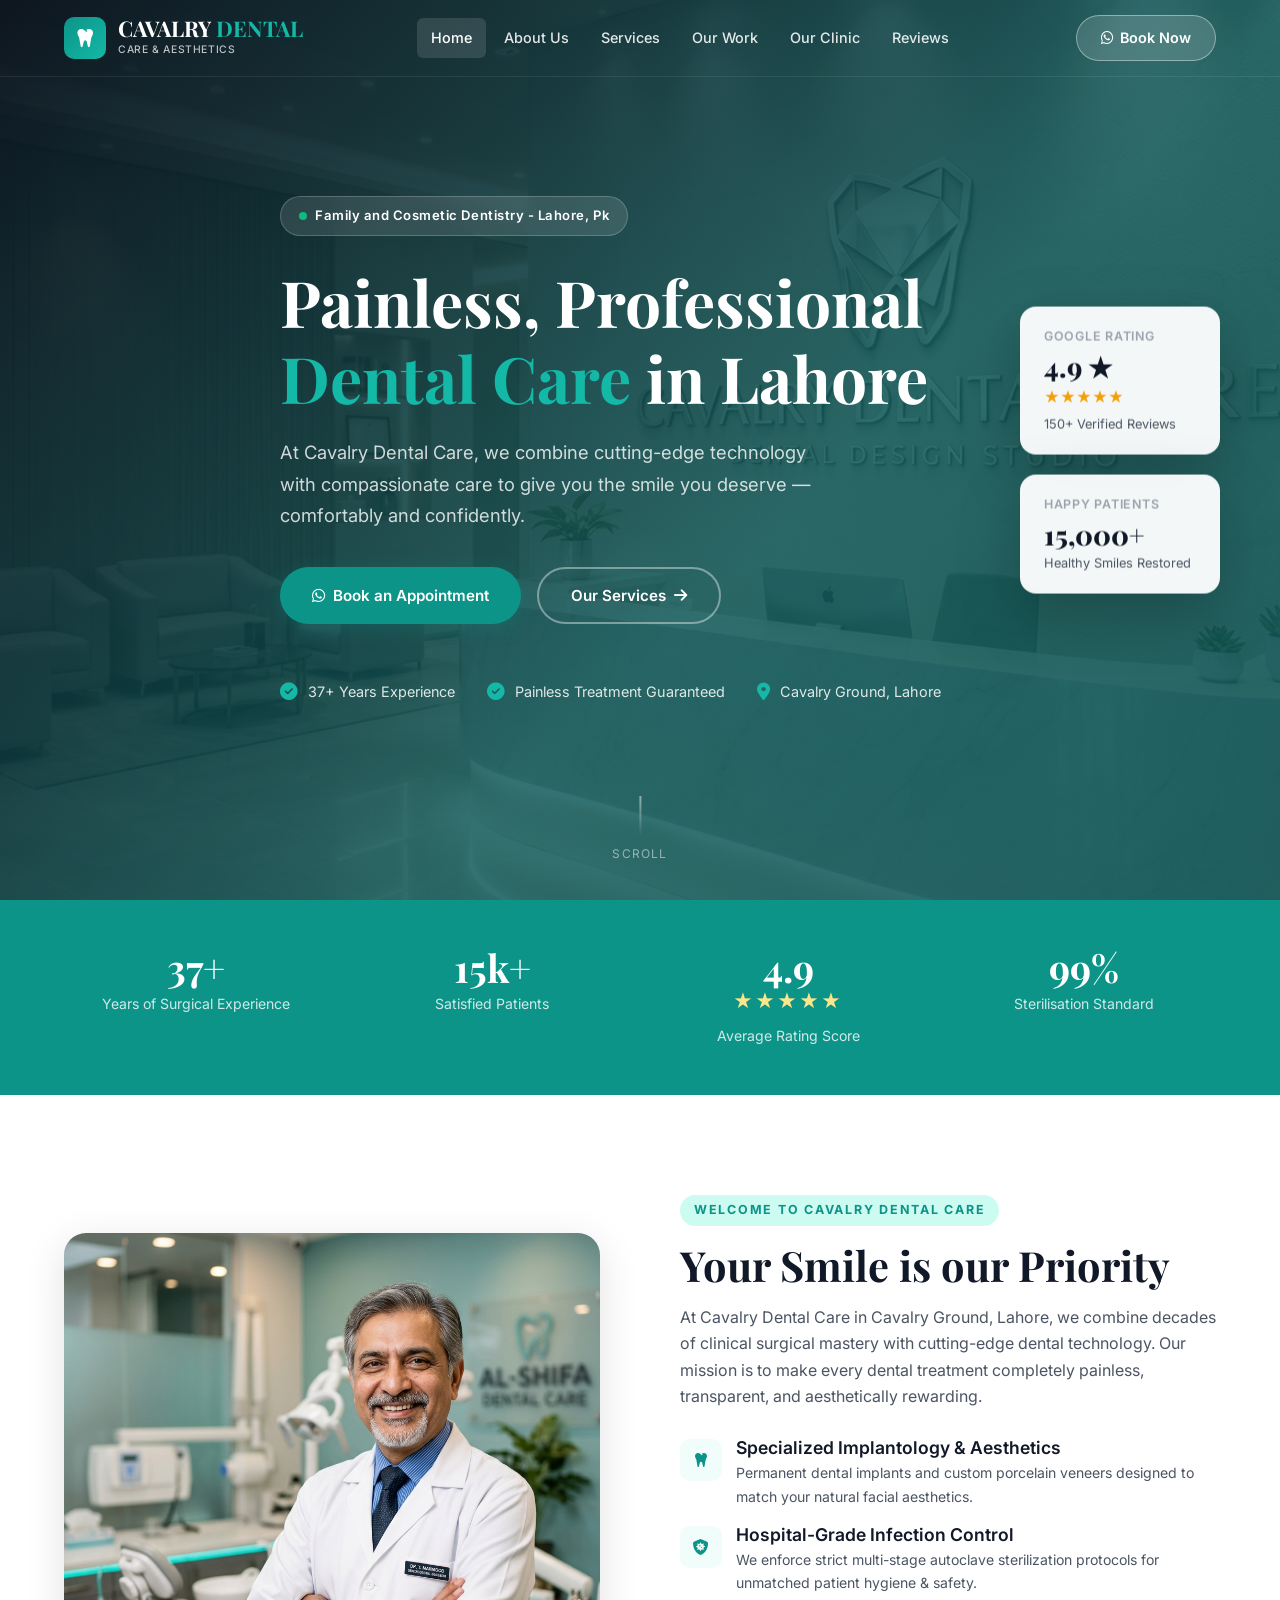
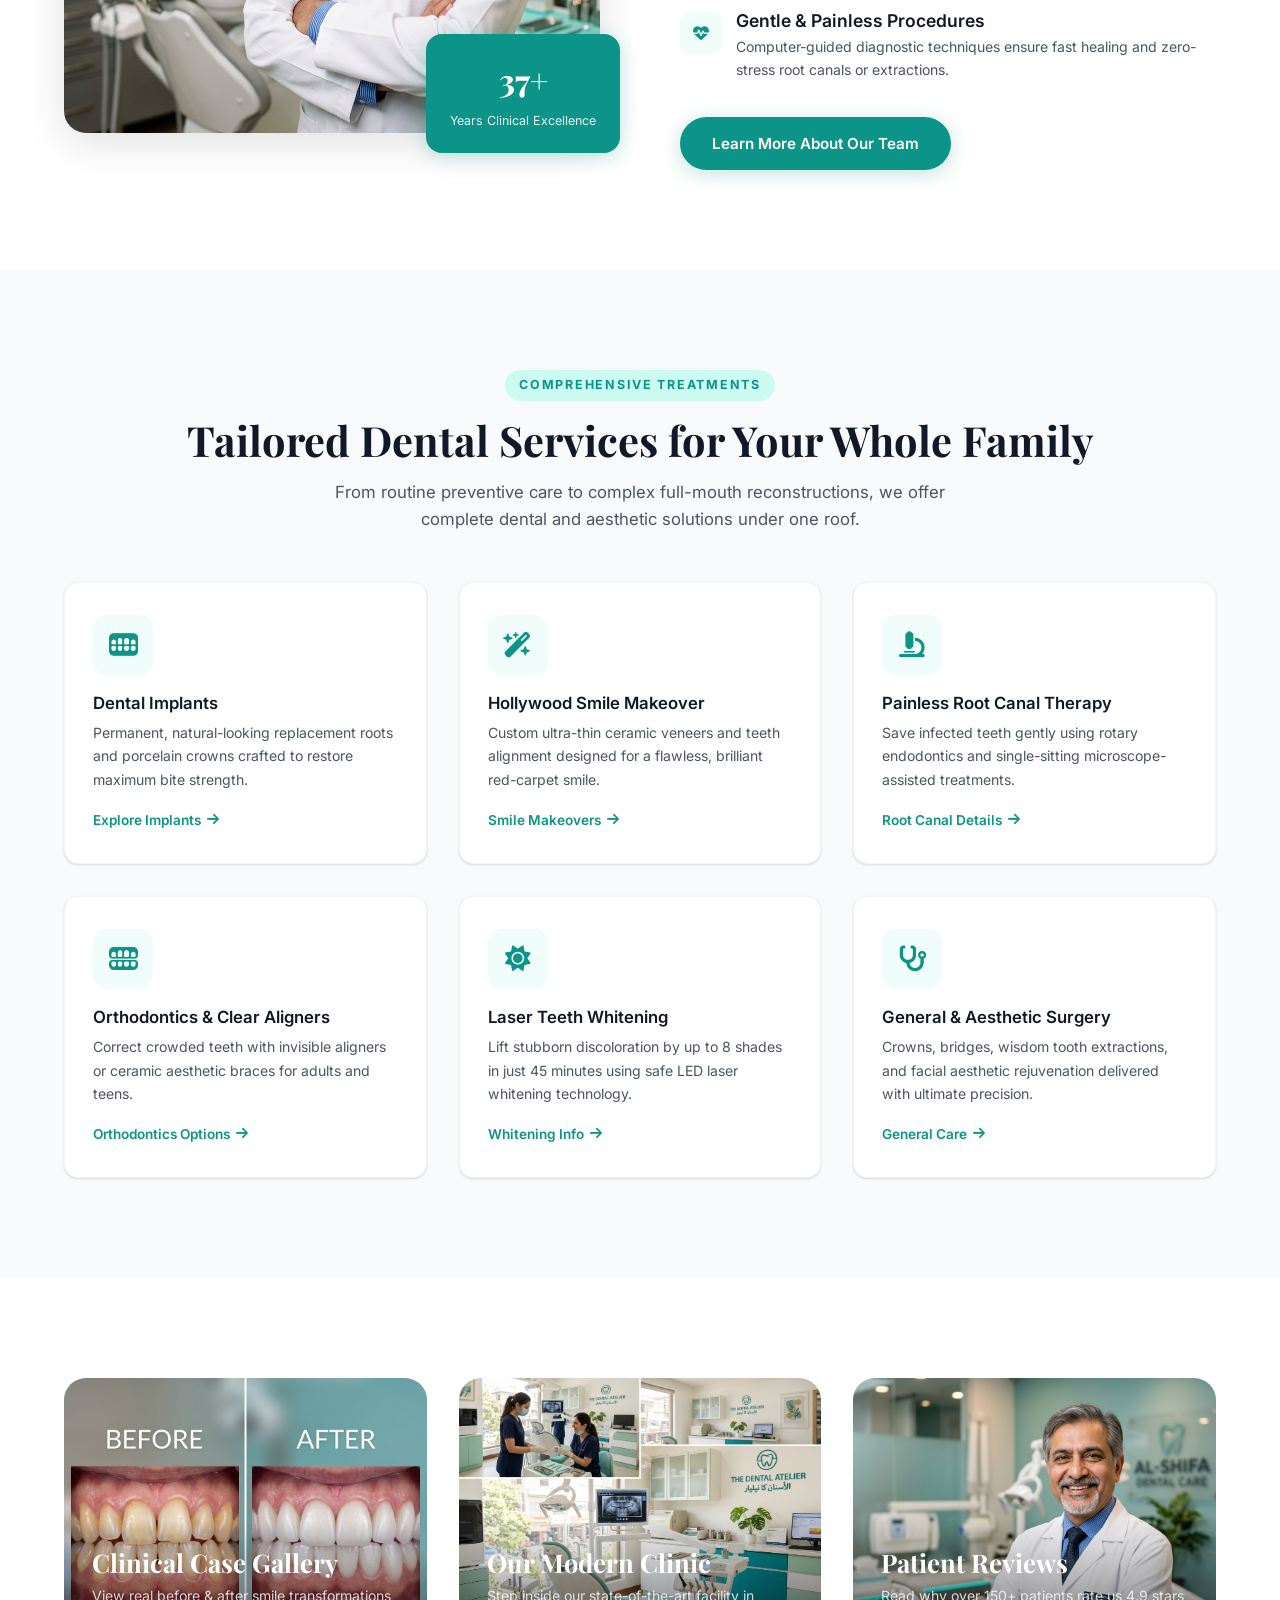
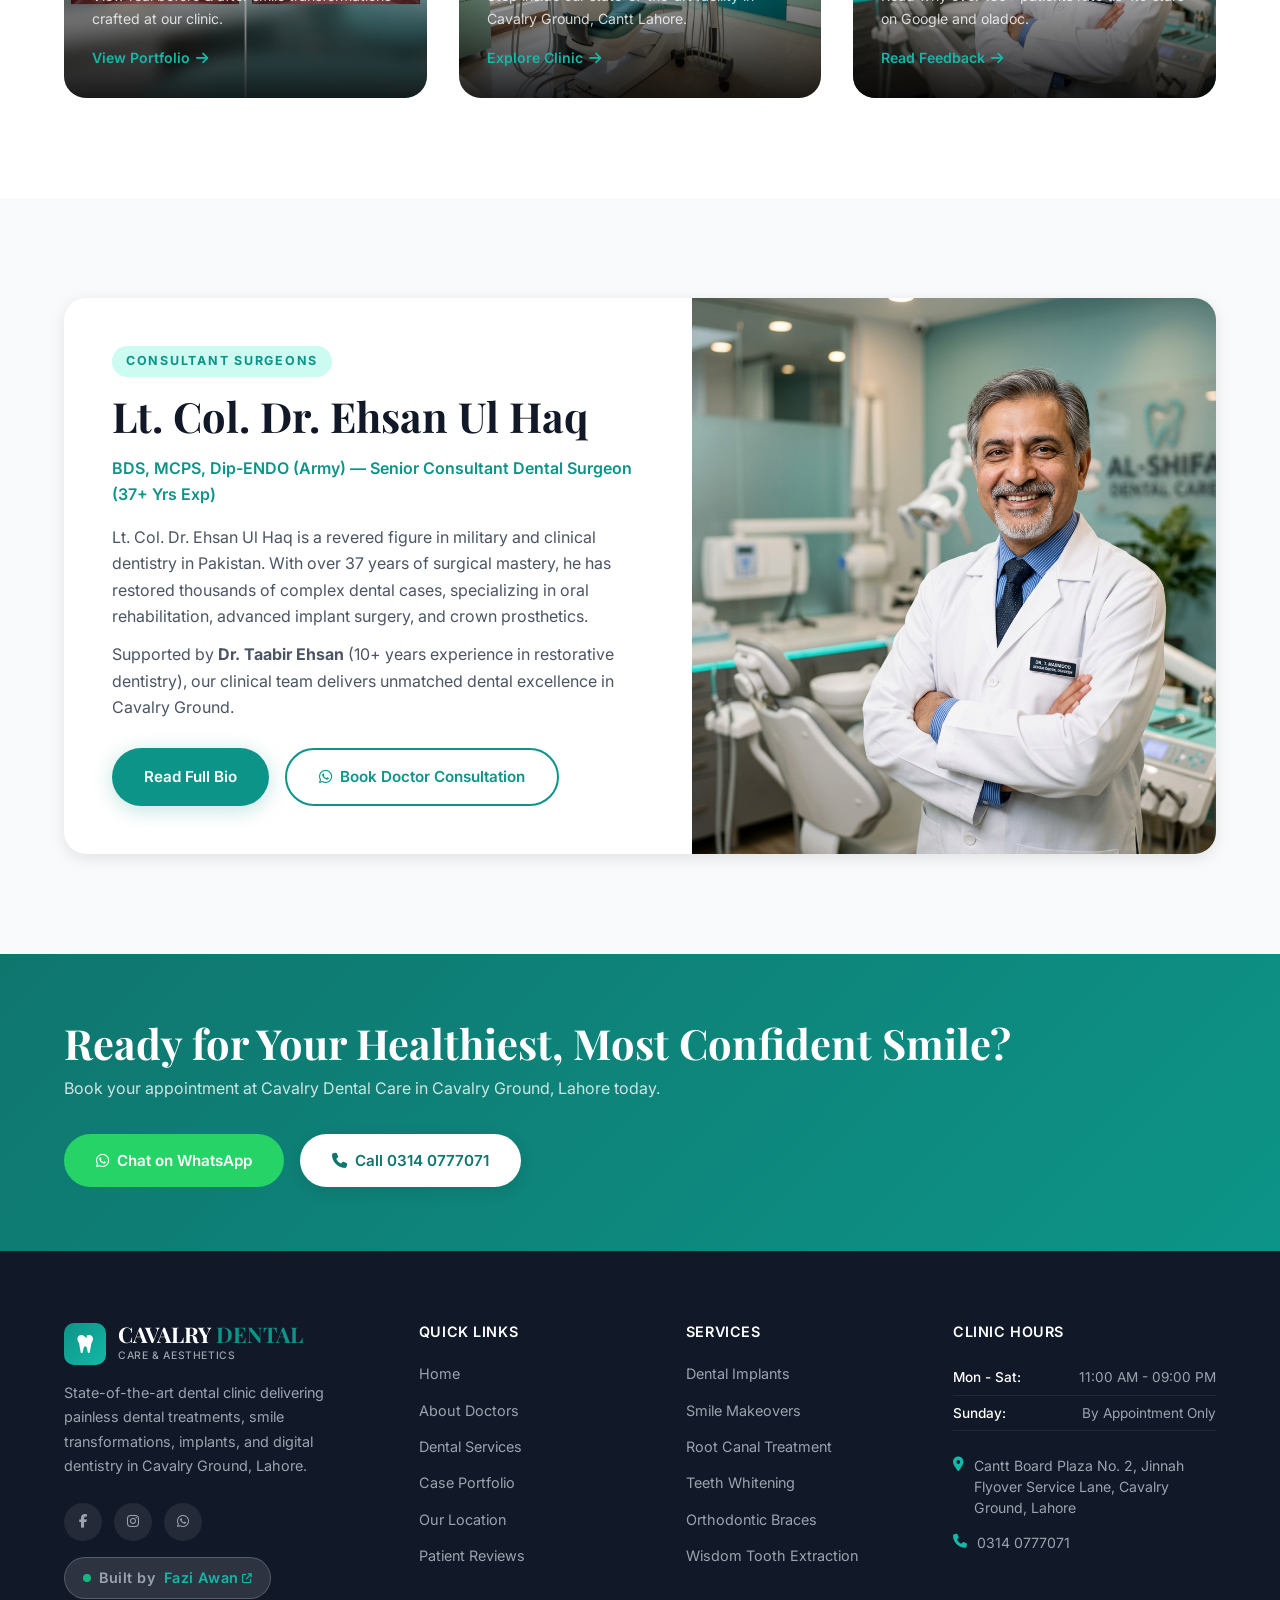
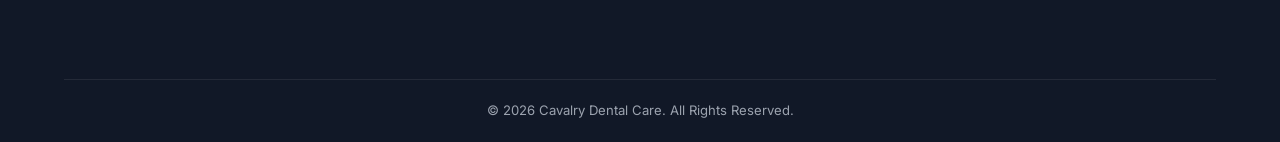
==== index.html @ 9e1ca4f2 "Checkpoint: current state of Cavalary Dental Care website" ====
<!DOCTYPE html>
<html lang="en">
<head>
  <meta charset="UTF-8" />
  <meta name="viewport" content="width=device-width, initial-scale=1.0" />
  <title>Cavalry Dental Care Lahore — Best Dentist in Cavalry Ground | Dr. Ehsan Ul Haq</title>
  <meta name="description" content="Cavalry Dental Care in Cavalry Ground, Lahore offers painless, high-tech dental care & smile design. Led by Lt. Col. Dr. Ehsan Ul Haq & Dr. Taabir Ehsan. 4.9★ rated. Book your appointment today." />
  <meta name="keywords" content="best dentist Lahore, dentist Cavalry Ground, Cavalry Dental Care, dental implants Lahore, smile makeover Lahore, Dr Ehsan Ul Haq, root canal Lahore" />
  <meta property="og:title" content="Cavalry Dental Care Lahore — Premium Dental Care & Aesthetics" />
  <meta property="og:description" content="Painless, high-tech dental care in Cavalry Ground, Lahore. 4.9★ rated. Book your consultation now." />
  <meta property="og:type" content="website" />
  <link rel="preconnect" href="https://fonts.googleapis.com" />
  <link rel="preconnect" href="https://fonts.gstatic.com" crossorigin />
  <link href="https://fonts.googleapis.com/css2?family=Inter:wght@300;400;500;600;700;800&family=Playfair+Display:wght@400;600;700&display=swap" rel="stylesheet" />
  <link rel="stylesheet" href="style.css" />
  <link rel="stylesheet" href="https://cdnjs.cloudflare.com/ajax/libs/font-awesome/6.5.0/css/all.min.css" />
  <style>
    .hero {
      position: relative;
      min-height: 100vh;
      display: flex;
      align-items: center;
      overflow: hidden;
      background: var(--gray-900);
    }
    .hero-bg {
      position: absolute;
      inset: 0;
      background-image: url('assets/cavalry%20photo.jfif');
      background-size: cover;
      background-position: center;
      opacity: .28;
    }
    .hero-overlay {
      position: absolute;
      inset: 0;
      background: linear-gradient(135deg,
        rgba(11,20,30,.92) 0%,
        rgba(13,148,136,.45) 60%,
        rgba(15,118,110,.6) 100%);
    }
    .hero-content {
      position: relative;
      z-index: 2;
      max-width: 720px;
    }
    .hero-badge {
      display: inline-flex;
      align-items: center;
      gap: 8px;
      background: rgba(255,255,255,.12);
      backdrop-filter: blur(8px);
      border: 1px solid rgba(255,255,255,.2);
      color: #fff;
      padding: 8px 18px;
      border-radius: 50px;
      font-size: .82rem;
      font-weight: 600;
      margin-bottom: 28px;
      letter-spacing: .04em;
    }
    .hero-badge .dot {
      width: 8px; height: 8px;
      background: #10b981;
      border-radius: 50%;
      animation: pulse 1.5s infinite;
    }
    .hero h1 {
      color: #fff;
      margin-bottom: 20px;
      font-size: clamp(2.4rem, 5.5vw, 4rem);
    }
    .hero h1 span { color: var(--teal-light); }
    .hero .hero-sub {
      color: rgba(255,255,255,.8);
      font-size: 1.15rem;
      max-width: 540px;
      margin-bottom: 36px;
      line-height: 1.7;
    }
    .hero-btns {
      display: flex;
      gap: 16px;
      flex-wrap: wrap;
      margin-bottom: 56px;
    }
    .hero-trust {
      display: flex;
      gap: 32px;
      flex-wrap: wrap;
    }
    .hero-trust-item {
      display: flex;
      align-items: center;
      gap: 10px;
      color: rgba(255,255,255,.85);
      font-size: .9rem;
    }
    .hero-trust-item i { color: var(--teal-light); font-size: 1.1rem; }

    .hero-float {
      position: absolute;
      right: 60px; top: 50%;
      transform: translateY(-50%);
      z-index: 3;
      display: flex;
      flex-direction: column;
      gap: 20px;
    }
    .scroll-cue {
      position: absolute;
      bottom: 36px; left: 50%;
      transform: translateX(-50%);
      z-index: 3;
      display: flex;
      flex-direction: column;
      align-items: center;
      gap: 8px;
      color: rgba(255,255,255,.5);
      font-size: .75rem;
      letter-spacing: .1em;
    }
    .scroll-cue-line {
      width: 2px; height: 40px;
      background: linear-gradient(to bottom, rgba(255,255,255,.5), transparent);
      animation: scrollLine 1.8s infinite;
    }
    @keyframes scrollLine {
      0%   { height: 0; opacity: 1; }
      100% { height: 40px; opacity: 0; }
    }
    .hero-stat-card {
      background: rgba(255,255,255,.95);
      backdrop-filter: blur(12px);
      border-radius: 16px;
      padding: 20px 24px;
      min-width: 200px;
      box-shadow: 0 20px 60px rgba(0,0,0,.25);
      animation: float 4s ease-in-out infinite;
    }
    .hero-stat-card:nth-child(2) { animation-delay: .8s; }
    @keyframes float {
      0%, 100% { transform: translateY(0); }
      50%       { transform: translateY(-10px); }
    }
    .hero-stat-card .card-label { font-size: .78rem; font-weight: 600; color: var(--gray-400); letter-spacing: .06em; text-transform: uppercase; margin-bottom: 6px; }
    .hero-stat-card .card-value { font-size: 1.7rem; font-weight: 800; color: var(--gray-900); line-height: 1; font-family: 'Playfair Display', serif; }
    .hero-stat-card .card-stars { color: var(--gold); font-size: .95rem; margin-top: 4px; }
    .hero-stat-card .card-sub { font-size: .8rem; color: var(--gray-600); margin-top: 4px; }

    .intro-grid {
      display: grid;
      grid-template-columns: 1fr 1fr;
      gap: 80px;
      align-items: center;
    }
    .intro-img-wrap { position: relative; }
    .intro-img-wrap img {
      width: 100%;
      height: 500px;
      object-fit: cover;
      border-radius: var(--radius-lg);
      box-shadow: var(--shadow-lg);
    }
    .intro-badge-float {
      position: absolute;
      bottom: -20px; right: -20px;
      background: var(--teal);
      color: #fff;
      border-radius: 16px;
      padding: 20px 24px;
      box-shadow: var(--shadow-teal);
      text-align: center;
      min-width: 130px;
    }
    .intro-badge-float .num { font-size: 2rem; font-weight: 800; display: block; font-family: 'Playfair Display', serif; }
    .intro-badge-float .txt { font-size: .78rem; opacity: .9; }
    .intro-features { display: flex; flex-direction: column; gap: 16px; margin: 28px 0 36px; }
    .intro-feature { display: flex; gap: 14px; align-items: flex-start; }
    .intro-feature-icon {
      width: 42px; height: 42px;
      border-radius: 10px;
      background: var(--teal-bg);
      display: flex; align-items: center; justify-content: center;
      color: var(--teal);
      font-size: 1rem; flex-shrink: 0; margin-top: 2px;
    }
    .intro-feature h4 { margin-bottom: 3px; }
    .intro-feature p { font-size: .88rem; margin: 0; }

    .service-prev-card {
      background: #fff;
      border-radius: var(--radius);
      padding: 32px 28px;
      border: 1px solid var(--gray-100);
      box-shadow: var(--shadow-sm);
      transition: transform var(--transition), box-shadow var(--transition), border-color var(--transition);
      display: flex;
      flex-direction: column;
    }
    .service-prev-card:hover {
      transform: translateY(-8px);
      box-shadow: 0 20px 50px rgba(13,148,136,.12);
      border-color: var(--teal-pale);
    }
    .service-prev-card .service-icon { margin-bottom: 18px; }
    .service-prev-card h4 { margin-bottom: 8px; font-size: 1.05rem; }
    .service-prev-card p { font-size: .88rem; flex: 1; }
    .service-prev-card .card-link {
      display: inline-flex;
      align-items: center;
      gap: 6px;
      color: var(--teal);
      font-size: .85rem;
      font-weight: 600;
      margin-top: 18px;
      transition: gap var(--transition);
    }
    .service-prev-card:hover .card-link { gap: 10px; }

    .quick-card {
      position: relative;
      border-radius: var(--radius-lg);
      overflow: hidden;
      height: 320px;
      display: flex;
      align-items: flex-end;
      cursor: pointer;
    }
    .quick-card img {
      position: absolute; inset: 0;
      width: 100%; height: 100%;
      object-fit: cover;
      transition: transform .5s ease;
    }
    .quick-card:hover img { transform: scale(1.06); }
    .quick-card-overlay {
      position: relative; z-index: 2;
      padding: 28px;
      background: linear-gradient(to top, rgba(0,0,0,.85) 0%, rgba(0,0,0,.3) 60%, transparent 100%);
      width: 100%; color: #fff;
    }
    .quick-card-overlay h3 { color: #fff; margin-bottom: 6px; }
    .quick-card-overlay p { color: rgba(255,255,255,.8); font-size: .88rem; margin-bottom: 14px; }
    .quick-card-overlay .btn-link { color: var(--teal-light); font-weight: 600; font-size: .88rem; display: inline-flex; align-items: center; gap: 6px; }

    .doctor-card {
      background: #fff;
      border-radius: var(--radius-lg);
      overflow: hidden;
      box-shadow: var(--shadow-md);
      display: grid;
      grid-template-columns: 1.2fr 1fr;
      align-items: center;
    }
    .doctor-info { padding: 48px; }
    .doctor-img { height: 100%; min-height: 400px; }
    .doctor-img img { width: 100%; height: 100%; object-fit: cover; }
    
    @media (max-width: 1024px) {
      .hero-float { display: none; }
      .intro-grid { grid-template-columns: 1fr; gap: 40px; }
      .doctor-card { grid-template-columns: 1fr; }
    }

    @media (max-width: 768px) {
      .hero {
        min-height: auto;
        align-items: flex-start;
        padding: 130px 0 70px;
      }
      .hero-badge {
        font-size: .72rem;
        padding: 8px 14px;
        border-radius: 14px;
        line-height: 1.45;
        margin-bottom: 20px;
        max-width: 100%;
        text-align: left;
        flex-wrap: wrap;
        justify-content: flex-start;
      }
      .hero .hero-sub {
        font-size: 1rem;
        margin-bottom: 28px;
      }
      .hero-btns {
        flex-direction: column;
        width: 100%;
        margin-bottom: 40px;
      }
      .hero-btns .btn {
        width: 100%;
        justify-content: center;
        padding: 13px 24px;
        white-space: normal;
        text-align: center;
      }
      .hero-trust {
        flex-direction: column;
        gap: 12px;
      }
      .intro-badge-float { right: 8px; bottom: -16px; }
      .doctor-card .doctor-img { min-height: 320px; }
      .doctor-info { padding: 32px 24px; }
    }
  </style>
</head>
<body>

  <!-- SITE HEADER -->
  <header class="site-header transparent" id="site-header" data-transparent="true">
    <div class="container nav-inner">
      <a href="index.html" class="nav-logo">
        <div class="nav-logo-icon"><i class="fa-solid fa-tooth"></i></div>
        <div>
          <div class="nav-logo-text">CAVALRY <span>DENTAL</span></div>
          <span class="nav-logo-sub">CARE & AESTHETICS</span>
        </div>
      </a>
      <nav class="nav-links">
        <a href="index.html" class="active">Home</a>
        <a href="about.html">About Us</a>
        <a href="services.html">Services</a>
        <a href="work.html">Our Work</a>
        <a href="office.html">Our Clinic</a>
        <a href="testimonials.html">Reviews</a>
      </nav>
      <div class="nav-right">
        <a href="https://wa.me/923140777071?text=Hello!%20I%20would%20like%20to%20book%20an%20appointment%20at%20Cavalry%20Dental%20Care." class="nav-cta btn-whatsapp" target="_blank"><i class="fa-brands fa-whatsapp"></i> Book Now</a>
      </div>
      <button class="nav-toggle" id="nav-toggle" aria-label="Toggle navigation">
        <span></span><span></span><span></span>
      </button>
    </div>
  </header>

  <!-- MOBILE MENU -->
  <div class="mobile-menu" id="mobile-menu">
    <a href="index.html" class="active">Home</a>
    <a href="about.html">About Us</a>
    <a href="services.html">Services</a>
    <a href="work.html">Our Work</a>
    <a href="office.html">Our Clinic</a>
    <a href="testimonials.html">Reviews</a>
    <a href="https://wa.me/923140777071?text=Hello!%20I%20would%20like%20to%20book%20an%20appointment." class="nav-cta" target="_blank"><i class="fa-brands fa-whatsapp"></i> Book via WhatsApp</a>
  </div>

  <!-- HERO SECTION -->
  <section class="hero">
    <div class="hero-bg"></div>
    <div class="hero-overlay"></div>
    <div class="container">
      <div class="hero-content fade-in">
        <div class="hero-badge">
          <span class="dot"></span> Family and Cosmetic Dentistry - Lahore, Pk
        </div>
        <h1>Painless, Professional <span>Dental Care</span> in Lahore</h1>
        <p class="hero-sub">At Cavalry Dental Care, we combine cutting-edge technology with compassionate care to give you the smile you deserve — comfortably and confidently.</p>
        <div class="hero-btns">
          <a href="https://wa.me/923140777071?text=I'd%20like%20to%20schedule%20a%20dental%20consultation" class="btn btn-primary" target="_blank"><i class="fa-brands fa-whatsapp"></i> Book an Appointment</a>
          <a href="services.html" class="btn btn-outline" style="color: #fff; border-color: rgba(255,255,255,0.4);">Our Services <i class="fa-solid fa-arrow-right"></i></a>
        </div>
        <div class="hero-trust">
          <div class="hero-trust-item"><i class="fa-solid fa-circle-check"></i> 37+ Years Experience</div>
          <div class="hero-trust-item"><i class="fa-solid fa-circle-check"></i> Painless Treatment Guaranteed</div>
          <div class="hero-trust-item"><i class="fa-solid fa-location-dot"></i> Cavalry Ground, Lahore</div>
        </div>
      </div>
    </div>

    <!-- Scroll Indicator -->
    <div class="scroll-cue">
      <div class="scroll-cue-line"></div>
      SCROLL
    </div>

    <!-- Floating Stats Cards -->
    <div class="hero-float">
      <div class="hero-stat-card">
        <div class="card-label">Google Rating</div>
        <div class="card-value">4.9 ★</div>
        <div class="card-stars">★★★★★</div>
        <div class="card-sub">150+ Verified Reviews</div>
      </div>
      <div class="hero-stat-card">
        <div class="card-label">Happy Patients</div>
        <div class="card-value">15,000+</div>
        <div class="card-sub">Healthy Smiles Restored</div>
      </div>
    </div>
  </section>

  <!-- STATS STRIP -->
  <section class="stats-strip" id="stats">
    <div class="container">
      <div class="stats-grid">
        <div class="stat-item">
          <div class="number" data-count="37" data-suffix="+">0</div>
          <div class="label">Years of Surgical Experience</div>
        </div>
        <div class="stat-item">
          <div class="number" data-count="15" data-suffix="k+">0</div>
          <div class="label">Satisfied Patients</div>
        </div>
        <div class="stat-item">
          <div class="number" data-count="4.9" data-decimals="1">0</div>
          <div class="stars">★★★★★</div>
          <div class="label">Average Rating Score</div>
        </div>
        <div class="stat-item">
          <div class="number" data-count="100" data-suffix="%">0</div>
          <div class="label">Sterilisation Standard</div>
        </div>
      </div>
    </div>
  </section>

  <!-- INTRO SECTION -->
  <section class="section">
    <div class="container">
      <div class="intro-grid">
        <div class="intro-img-wrap fade-in-left">
          <img src="dr_ehsan.png" alt="Lt. Col. Dr. Ehsan Ul Haq - Cavalry Dental Care" />
          <div class="intro-badge-float">
            <span class="num">37+</span>
            <span class="txt">Years Clinical Excellence</span>
          </div>
        </div>
        <div class="fade-in-right">
          <span class="section-label">Welcome to Cavalry Dental Care</span>
          <h2 class="section-title">Your Smile is our Priority</h2>
          <p>At Cavalry Dental Care in Cavalry Ground, Lahore, we combine decades of clinical surgical mastery with cutting-edge dental technology. Our mission is to make every dental treatment completely painless, transparent, and aesthetically rewarding.</p>
          
          <div class="intro-features">
            <div class="intro-feature">
              <div class="intro-feature-icon"><i class="fa-solid fa-tooth"></i></div>
              <div>
                <h4>Specialized Implantology & Aesthetics</h4>
                <p>Permanent dental implants and custom porcelain veneers designed to match your natural facial aesthetics.</p>
              </div>
            </div>
            <div class="intro-feature">
              <div class="intro-feature-icon"><i class="fa-solid fa-shield-virus"></i></div>
              <div>
                <h4>Hospital-Grade Infection Control</h4>
                <p>We enforce strict multi-stage autoclave sterilization protocols for unmatched patient hygiene & safety.</p>
              </div>
            </div>
            <div class="intro-feature">
              <div class="intro-feature-icon"><i class="fa-solid fa-heart-pulse"></i></div>
              <div>
                <h4>Gentle & Painless Procedures</h4>
                <p>Computer-guided diagnostic techniques ensure fast healing and zero-stress root canals or extractions.</p>
              </div>
            </div>
          </div>

          <a href="about.html" class="btn btn-primary">Learn More About Our Team</a>
        </div>
      </div>
    </div>
  </section>

  <!-- SERVICES PREVIEW SECTION -->
  <section class="section section-alt">
    <div class="container">
      <div class="text-center fade-in">
        <span class="section-label">Comprehensive Treatments</span>
        <h2 class="section-title">Tailored Dental Services for Your Whole Family</h2>
        <p class="section-subtitle">From routine preventive care to complex full-mouth reconstructions, we offer complete dental and aesthetic solutions under one roof.</p>
      </div>

      <div class="grid-3 stagger">
        <div class="service-prev-card fade-in">
          <div class="service-icon"><i class="fa-solid fa-teeth"></i></div>
          <h4>Dental Implants</h4>
          <p>Permanent, natural-looking replacement roots and porcelain crowns crafted to restore maximum bite strength.</p>
          <a href="services.html" class="card-link">Explore Implants <i class="fa-solid fa-arrow-right"></i></a>
        </div>

        <div class="service-prev-card fade-in">
          <div class="service-icon"><i class="fa-solid fa-wand-magic-sparkles"></i></div>
          <h4>Hollywood Smile Makeover</h4>
          <p>Custom ultra-thin ceramic veneers and teeth alignment designed for a flawless, brilliant red-carpet smile.</p>
          <a href="services.html" class="card-link">Smile Makeovers <i class="fa-solid fa-arrow-right"></i></a>
        </div>

        <div class="service-prev-card fade-in">
          <div class="service-icon"><i class="fa-solid fa-microscope"></i></div>
          <h4>Painless Root Canal Therapy</h4>
          <p>Save infected teeth gently using rotary endodontics and single-sitting microscope-assisted treatments.</p>
          <a href="services.html" class="card-link">Root Canal Details <i class="fa-solid fa-arrow-right"></i></a>
        </div>

        <div class="service-prev-card fade-in">
          <div class="service-icon"><i class="fa-solid fa-teeth-open"></i></div>
          <h4>Orthodontics & Clear Aligners</h4>
          <p>Correct crowded teeth with invisible aligners or ceramic aesthetic braces for adults and teens.</p>
          <a href="services.html" class="card-link">Orthodontics Options <i class="fa-solid fa-arrow-right"></i></a>
        </div>

        <div class="service-prev-card fade-in">
          <div class="service-icon"><i class="fa-solid fa-sun"></i></div>
          <h4>Laser Teeth Whitening</h4>
          <p>Lift stubborn discoloration by up to 8 shades in just 45 minutes using safe LED laser whitening technology.</p>
          <a href="services.html" class="card-link">Whitening Info <i class="fa-solid fa-arrow-right"></i></a>
        </div>

        <div class="service-prev-card fade-in">
          <div class="service-icon"><i class="fa-solid fa-stethoscope"></i></div>
          <h4>General & Aesthetic Surgery</h4>
          <p>Crowns, bridges, wisdom tooth extractions, and facial aesthetic rejuvenation delivered with ultimate precision.</p>
          <a href="services.html" class="card-link">General Care <i class="fa-solid fa-arrow-right"></i></a>
        </div>
      </div>
    </div>
  </section>

  <!-- QUICK LINKS (WORK / OFFICE / REVIEWS) -->
  <section class="section">
    <div class="container">
      <div class="grid-3">
        <div class="quick-card fade-in" onclick="location.href='work.html'">
          <img src="smile_makeover.png" alt="Clinical Work Showcase" />
          <div class="quick-card-overlay">
            <h3>Clinical Case Gallery</h3>
            <p>View real before & after smile transformations crafted at our clinic.</p>
            <span class="btn-link">View Portfolio <i class="fa-solid fa-arrow-right"></i></span>
          </div>
        </div>

        <div class="quick-card fade-in" onclick="location.href='office.html'">
          <img src="clinic_interior.png" alt="Cavalry Dental Care Office" />
          <div class="quick-card-overlay">
            <h3>Our Modern Clinic</h3>
            <p>Step inside our state-of-the-art facility in Cavalry Ground, Cantt Lahore.</p>
            <span class="btn-link">Explore Clinic <i class="fa-solid fa-arrow-right"></i></span>
          </div>
        </div>

        <div class="quick-card fade-in" onclick="location.href='testimonials.html'">
          <img src="dr_ehsan.png" alt="Patient Reviews" />
          <div class="quick-card-overlay">
            <h3>Patient Reviews</h3>
            <p>Read why over 150+ patients rate us 4.9 stars on Google and oladoc.</p>
            <span class="btn-link">Read Feedback <i class="fa-solid fa-arrow-right"></i></span>
          </div>
        </div>
      </div>
    </div>
  </section>

  <!-- DOCTOR SNAPSHOT SECTION -->
  <section class="section section-alt">
    <div class="container">
      <div class="doctor-card fade-in">
        <div class="doctor-info">
          <span class="section-label">Consultant Surgeons</span>
          <h2 class="section-title">Lt. Col. Dr. Ehsan Ul Haq</h2>
          <p style="font-weight: 600; color: var(--teal); margin-bottom: 16px;">BDS, MCPS, Dip-ENDO (Army) — Senior Consultant Dental Surgeon (37+ Yrs Exp)</p>
          <p>Lt. Col. Dr. Ehsan Ul Haq is a revered figure in military and clinical dentistry in Pakistan. With over 37 years of surgical mastery, he has restored thousands of complex dental cases, specializing in oral rehabilitation, advanced implant surgery, and crown prosthetics.</p>
          <p style="margin-top: 12px;">Supported by <strong>Dr. Taabir Ehsan</strong> (10+ years experience in restorative dentistry), our clinical team delivers unmatched dental excellence in Cavalry Ground.</p>
          
          <div style="margin-top: 28px; display: flex; gap: 16px; flex-wrap: wrap;">
            <a href="about.html" class="btn btn-primary">Read Full Bio</a>
            <a href="https://wa.me/923140777071?text=I'd%20like%20to%20book%20a%20consultation%20with%20Dr.%20Ehsan" class="btn btn-outline" target="_blank"><i class="fa-brands fa-whatsapp"></i> Book Doctor Consultation</a>
          </div>
        </div>
        <div class="doctor-img">
          <img src="dr_ehsan.png" alt="Lt. Col. Dr. Ehsan Ul Haq" />
        </div>
      </div>
    </div>
  </section>

  <!-- CONTACT STRIP -->
  <section class="contact-strip">
    <div class="container">
      <div class="contact-strip-inner">
        <div>
          <h2>Ready for Your Healthiest, Most Confident Smile?</h2>
          <p>Book your appointment at Cavalry Dental Care in Cavalry Ground, Lahore today.</p>
        </div>
        <div class="contact-strip-btns">
          <a href="https://wa.me/923140777071?text=Hello!%20I'd%20like%20to%20book%20an%20appointment." class="btn btn-whatsapp" target="_blank"><i class="fa-brands fa-whatsapp"></i> Chat on WhatsApp</a>
          <a href="tel:+923140777071" class="btn btn-white"><i class="fa-solid fa-phone"></i> Call 0314 0777071</a>
        </div>
      </div>
    </div>
  </section>

  <!-- FOOTER -->
  <footer class="site-footer">
    <div class="container">
      <div class="footer-grid">
        <div class="footer-brand">
          <a href="index.html" class="nav-logo">
            <div class="nav-logo-icon"><i class="fa-solid fa-tooth"></i></div>
            <div>
              <div class="nav-logo-text">CAVALRY <span>DENTAL</span></div>
              <span class="nav-logo-sub">CARE & AESTHETICS</span>
            </div>
          </a>
          <p>State-of-the-art dental clinic delivering painless dental treatments, smile transformations, implants, and digital dentistry in Cavalry Ground, Lahore.</p>
          <div class="footer-social">
            <a href="https://facebook.com" target="_blank" aria-label="Facebook"><i class="fa-brands fa-facebook-f"></i></a>
            <a href="https://instagram.com" target="_blank" aria-label="Instagram"><i class="fa-brands fa-instagram"></i></a>
            <a href="https://wa.me/923140777071" target="_blank" aria-label="WhatsApp"><i class="fa-brands fa-whatsapp"></i></a>
          </div>
          <p class="footer-credit"><span class="dot"></span> Built by <a href="https://fazi-awan-portfolio.vercel.app/" target="_blank" rel="noopener">Fazi Awan <i class="fa-solid fa-arrow-up-right-from-square"></i></a></p>
        </div>

        <div class="footer-col">
          <h4>Quick Links</h4>
          <ul>
            <li><a href="index.html">Home</a></li>
            <li><a href="about.html">About Doctors</a></li>
            <li><a href="services.html">Dental Services</a></li>
            <li><a href="work.html">Case Portfolio</a></li>
            <li><a href="office.html">Our Location</a></li>
            <li><a href="testimonials.html">Patient Reviews</a></li>
          </ul>
        </div>

        <div class="footer-col">
          <h4>Services</h4>
          <ul>
            <li><a href="services.html">Dental Implants</a></li>
            <li><a href="services.html">Smile Makeovers</a></li>
            <li><a href="services.html">Root Canal Treatment</a></li>
            <li><a href="services.html">Teeth Whitening</a></li>
            <li><a href="services.html">Orthodontic Braces</a></li>
            <li><a href="services.html">Wisdom Tooth Extraction</a></li>
          </ul>
        </div>

        <div class="footer-col">
          <h4>Clinic Hours</h4>
          <div class="footer-hours-row"><span>Mon - Sat:</span> <span>11:00 AM - 09:00 PM</span></div>
          <div class="footer-hours-row"><span>Sunday:</span> <span>By Appointment Only</span></div>
          
          <div style="margin-top: 24px;">
            <div class="footer-contact-item">
              <i class="fa-solid fa-location-dot icon"></i>
              <span>Cantt Board Plaza No. 2, Jinnah Flyover Service Lane, Cavalry Ground, Lahore</span>
            </div>
            <div class="footer-contact-item">
              <i class="fa-solid fa-phone icon"></i>
              <span>0314 0777071</span>
            </div>
          </div>
        </div>
      </div>

      <div class="footer-bottom">
        <div>© 2026 Cavalry Dental Care. All Rights Reserved.</div>
      </div>
    </div>
  </footer>

  <script src="shared.js"></script>
</body>
</html>
---- style.css ----
/* =============================================
   CAVALRY DENTAL CARE — SHARED STYLESHEET
   Based on Dental House Design System
   ============================================= */

@import url('https://fonts.googleapis.com/css2?family=Inter:wght@300;400;500;600;700;800&family=Playfair+Display:wght@400;600;700&display=swap');

/* ——— CSS Variables ——— */
:root {
  --teal: #0d9488;
  --teal-light: #14b8a6;
  --teal-dark: #0f766e;
  --teal-pale: #ccfbf1;
  --teal-bg: #f0fdfa;
  --white: #ffffff;
  --off-white: #f8fafc;
  --gray-50: #f9fafb;
  --gray-100: #f3f4f6;
  --gray-200: #e5e7eb;
  --gray-400: #9ca3af;
  --gray-600: #4b5563;
  --gray-700: #374151;
  --gray-800: #1f2937;
  --gray-900: #111827;
  --gold: #f59e0b;
  --shadow-sm: 0 1px 3px rgba(0, 0, 0, .08), 0 1px 2px rgba(0, 0, 0, .06);
  --shadow-md: 0 4px 16px rgba(0, 0, 0, .10);
  --shadow-lg: 0 10px 40px rgba(0, 0, 0, .12);
  --shadow-teal: 0 4px 20px rgba(13, 148, 136, .25);
  --radius: 14px;
  --radius-lg: 22px;
  --transition: .3s cubic-bezier(.4, 0, .2, 1);
}

/* ——— Reset & Base ——— */
*,
*::before,
*::after {
  box-sizing: border-box;
  margin: 0;
  padding: 0;
}

html {
  scroll-behavior: smooth;
  font-size: 16px;
}

body {
  font-family: 'Inter', sans-serif;
  color: var(--gray-800);
  background: var(--white);
  line-height: 1.65;
  overflow-x: hidden;
}

img {
  max-width: 100%;
  height: auto;
  display: block;
}

a {
  text-decoration: none;
  color: inherit;
}

ul {
  list-style: none;
}

/* ——— Typography ——— */
h1,
h2,
h3,
h4 {
  font-family: 'Playfair Display', serif;
  line-height: 1.2;
  color: var(--gray-900);
}

h1 {
  font-size: clamp(2.2rem, 5vw, 3.8rem);
}

h2 {
  font-size: clamp(1.8rem, 3.5vw, 2.6rem);
}

h3 {
  font-size: clamp(1.2rem, 2.5vw, 1.6rem);
}

h4 {
  font-size: 1.1rem;
  font-family: 'Inter', sans-serif;
  font-weight: 600;
}

p {
  color: var(--gray-600);
  font-size: 1rem;
}

/* ——— Utility ——— */
.container {
  max-width: 1200px;
  margin: 0 auto;
  padding: 0 24px;
}

.section-label {
  display: inline-block;
  font-size: .78rem;
  font-weight: 700;
  letter-spacing: .14em;
  text-transform: uppercase;
  color: var(--teal);
  background: var(--teal-pale);
  padding: 5px 14px;
  border-radius: 50px;
  margin-bottom: 14px;
}

.section-title {
  margin-bottom: 14px;
}

.section-subtitle {
  font-size: 1.05rem;
  color: var(--gray-600);
  max-width: 620px;
  margin-bottom: 48px;
}

.text-center {
  text-align: center;
}

.text-center .section-subtitle {
  margin-left: auto;
  margin-right: auto;
}

/* ——— Buttons ——— */
.btn {
  display: inline-flex;
  align-items: center;
  gap: 8px;
  padding: 14px 32px;
  border-radius: 50px;
  font-family: 'Inter', sans-serif;
  font-size: .95rem;
  font-weight: 600;
  cursor: pointer;
  border: none;
  transition: var(--transition);
  white-space: nowrap;
}

.btn-primary {
  background: var(--teal);
  color: #fff;
  box-shadow: var(--shadow-teal);
}

.btn-primary:hover {
  background: var(--teal-dark);
  transform: translateY(-2px);
  box-shadow: 0 8px 28px rgba(13, 148, 136, .35);
}

.btn-outline {
  background: transparent;
  color: var(--teal);
  border: 2px solid var(--teal);
}

.btn-outline:hover {
  background: var(--teal);
  color: #fff;
  transform: translateY(-2px);
}

.btn-white {
  background: #fff;
  color: var(--teal-dark);
  box-shadow: var(--shadow-md);
}

.btn-white:hover {
  background: var(--teal-pale);
  transform: translateY(-2px);
}

.btn-whatsapp {
  background: #25d366;
  color: #fff;
}

.btn-whatsapp:hover {
  background: #1da851;
  transform: translateY(-2px);
}

/* ——— NAVIGATION ——— */
.site-header {
  position: fixed;
  top: 0;
  left: 0;
  right: 0;
  z-index: 1000;
  transition: background var(--transition), box-shadow var(--transition), border-color var(--transition);
  padding: 0;
  border-bottom: 1px solid rgba(255, 255, 255, .08);
}

.site-header.scrolled {
  background: rgba(255, 255, 255, .97);
  backdrop-filter: blur(16px);
  -webkit-backdrop-filter: blur(16px);
  border-bottom: 1px solid var(--gray-100);
  box-shadow: 0 2px 20px rgba(0, 0, 0, .08);
}

.site-header.transparent {
  background: transparent;
  border-bottom: 1px solid rgba(255, 255, 255, .08);
}

.nav-inner {
  display: flex;
  align-items: center;
  height: 76px;
  gap: 24px;
}

.nav-logo {
  display: flex;
  align-items: center;
  gap: 12px;
  flex-shrink: 0;
}

.nav-logo-icon {
  width: 42px;
  height: 42px;
  background: linear-gradient(135deg, var(--teal), var(--teal-light));
  border-radius: 10px;
  display: flex;
  align-items: center;
  justify-content: center;
  color: #fff;
  font-size: 1.3rem;
}

.nav-logo-text {
  font-family: 'Playfair Display', serif;
  font-size: 1.35rem;
  font-weight: 700;
  color: var(--gray-900);
  line-height: 1;
  transition: color var(--transition);
}

.nav-logo-text span {
  color: var(--teal);
}

.nav-logo-sub {
  font-size: .65rem;
  font-weight: 500;
  color: var(--gray-400);
  letter-spacing: .06em;
  display: block;
  margin-top: 2px;
  transition: color var(--transition);
}

.site-header.transparent .nav-logo-text {
  color: #fff;
}

.site-header.transparent .nav-logo-text span {
  color: var(--teal-light);
}

.site-header.transparent .nav-logo-sub {
  color: rgba(255, 255, 255, .72);
}

.nav-links {
  flex: 1;
  display: flex;
  align-items: center;
  justify-content: center;
  gap: 4px;
}

.nav-links a {
  padding: 8px 14px;
  border-radius: 6px;
  font-size: .9rem;
  font-weight: 500;
  color: var(--gray-700);
  transition: color var(--transition), background var(--transition);
  white-space: nowrap;
}

.nav-links a:hover,
.nav-links a.active {
  color: var(--teal);
  background: var(--teal-bg);
}

.site-header.transparent .nav-links a {
  color: rgba(255, 255, 255, .88);
}

.site-header.transparent .nav-links a:hover,
.site-header.transparent .nav-links a.active {
  color: #fff;
  background: rgba(255, 255, 255, .12);
}

.nav-right {
  display: flex;
  align-items: center;
  gap: 16px;
  flex-shrink: 0;
}

.nav-phone {
  display: flex;
  align-items: center;
  gap: 6px;
  font-size: .9rem;
  font-weight: 600;
  color: var(--gray-700);
  transition: color var(--transition);
  white-space: nowrap;
}

.nav-phone:hover {
  color: var(--teal);
}

.site-header.transparent .nav-phone {
  color: rgba(255, 255, 255, .88);
}

.site-header.transparent .nav-phone:hover {
  color: #fff;
}

.nav-cta {
  display: inline-flex;
  align-items: center;
  justify-content: center;
  gap: 6px;
  padding: 10px 24px;
  font-size: .9rem;
  font-weight: 600;
  white-space: nowrap;
  cursor: pointer;
  border-radius: 50px;
  border: 1px solid rgba(255, 255, 255, .4);
  background: rgba(255, 255, 255, .15);
  color: #fff;
  backdrop-filter: blur(8px);
  -webkit-backdrop-filter: blur(8px);
  transition: background var(--transition), border-color var(--transition), transform var(--transition), box-shadow var(--transition), color var(--transition), border-radius var(--transition);
}

.nav-cta:hover {
  background: rgba(255, 255, 255, .28);
  border-color: rgba(255, 255, 255, .7);
  transform: translateY(-1px);
  box-shadow: 0 4px 16px rgba(0, 0, 0, .18);
}

.site-header.scrolled .nav-cta {
  background: var(--teal);
  border-color: transparent;
  color: #fff;
  border-radius: 8px;
  box-shadow: 0 2px 8px rgba(13, 148, 136, .35);
}

.site-header.scrolled .nav-cta:hover {
  background: var(--teal-dark);
  transform: translateY(-1px);
  box-shadow: 0 4px 16px rgba(13, 148, 136, .45);
}

.nav-toggle {
  display: none;
  flex-direction: column;
  justify-content: center;
  gap: 5px;
  width: 36px;
  height: 36px;
  padding: 4px;
  background: none;
  border: none;
  cursor: pointer;
  border-radius: 6px;
  transition: background var(--transition);
  margin-left: auto;
}

.nav-toggle:hover {
  background: rgba(255, 255, 255, .12);
}

.nav-toggle span {
  display: block;
  height: 2px;
  background: var(--gray-700);
  border-radius: 2px;
  transition: transform 250ms ease, opacity 250ms ease, background 350ms ease;
}

.site-header.transparent .nav-toggle span {
  background: #fff;
}

.site-header.scrolled .nav-toggle span {
  background: var(--gray-700);
}

.site-header.scrolled .nav-toggle:hover {
  background: var(--gray-100);
}

.nav-toggle.open span:nth-child(1) {
  transform: translateY(7px) rotate(45deg);
}

.nav-toggle.open span:nth-child(2) {
  opacity: 0;
}

.nav-toggle.open span:nth-child(3) {
  transform: translateY(-7px) rotate(-45deg);
}

.mobile-menu {
  display: none;
  position: fixed;
  top: 76px;
  left: 0;
  right: 0;
  background: rgba(255, 255, 255, .98);
  backdrop-filter: blur(12px);
  border-top: 1px solid var(--gray-100);
  padding: 16px 24px 24px;
  z-index: 999;
  box-shadow: var(--shadow-lg);
}

.mobile-menu.open {
  display: block;
}

.mobile-menu a {
  display: block;
  padding: 14px 0;
  border-bottom: 1px solid var(--gray-100);
  font-size: 1rem;
  font-weight: 500;
  color: var(--gray-700);
}

.mobile-menu a:last-child {
  border-bottom: none;
}

.mobile-menu a.nav-cta {
  display: flex;
  align-items: center;
  justify-content: center;
  background: var(--teal);
  color: #fff;
  padding: 14px 24px;
  border-radius: 50px;
  text-align: center;
  margin-top: 12px;
  border-bottom: none;
}

/* ——— FOOTER ——— */
.site-footer {
  background: var(--gray-900);
  color: var(--gray-400);
  padding: 72px 0 0;
}

.footer-grid {
  display: grid;
  grid-template-columns: 1.4fr 1fr 1fr 1.2fr;
  gap: 48px;
  padding-bottom: 56px;
  border-bottom: 1px solid rgba(255, 255, 255, .08);
}

.footer-brand .nav-logo-text {
  color: #fff;
}

.footer-brand p {
  color: var(--gray-400);
  margin: 16px 0 24px;
  font-size: .9rem;
  line-height: 1.7;
}

.footer-social {
  display: flex;
  gap: 12px;
}

.footer-social a {
  width: 38px;
  height: 38px;
  border-radius: 50%;
  background: rgba(255, 255, 255, .08);
  display: flex;
  align-items: center;
  justify-content: center;
  color: var(--gray-400);
  font-size: .85rem;
  transition: var(--transition);
}

.footer-social a:hover {
  background: var(--teal);
  color: #fff;
}

.footer-credit {
  display: inline-flex;
  align-items: center;
  gap: 8px;
  background: rgba(255, 255, 255, .12);
  backdrop-filter: blur(8px);
  border: 1px solid rgba(255, 255, 255, .2);
  color: #fff;
  padding: 8px 18px;
  border-radius: 50px;
  font-size: .82rem;
  font-weight: 600;
  letter-spacing: .04em;
  margin: 20px 0 0;
  white-space: nowrap;
  width: fit-content;
}
.footer-credit .dot {
  width: 8px; height: 8px;
  background: #10b981;
  border-radius: 50%;
  animation: pulse 1.5s infinite;
  flex-shrink: 0;
}
.footer-credit a {
  color: var(--teal-light);
  transition: color .3s, transform .3s;
  display: inline-flex;
  align-items: center;
  gap: 3px;
}
.footer-credit a:hover {
  color: var(--teal);
}
.footer-credit a i {
  font-size: .7em;
  transition: transform .3s;
}
.footer-credit a:hover i {
  transform: translate(1px, -1px);
}

.footer-col h4 {
  color: #fff;
  font-family: 'Inter', sans-serif;
  font-size: .9rem;
  font-weight: 600;
  letter-spacing: .04em;
  margin-bottom: 20px;
  text-transform: uppercase;
}

.footer-col ul li {
  margin-bottom: 10px;
}

.footer-col ul li a {
  color: var(--gray-400);
  font-size: .9rem;
  transition: color var(--transition);
}

.footer-col ul li a:hover {
  color: var(--teal-light);
}

.footer-contact-item {
  display: flex;
  gap: 10px;
  margin-bottom: 14px;
  color: var(--gray-400);
  font-size: .88rem;
  line-height: 1.5;
}

.footer-contact-item .icon {
  color: var(--teal-light);
  margin-top: 2px;
  flex-shrink: 0;
}

.footer-hours-row {
  display: flex;
  justify-content: space-between;
  gap: 12px;
  font-size: .85rem;
  padding: 6px 0;
  border-bottom: 1px solid rgba(255, 255, 255, .06);
  color: var(--gray-400);
}

.footer-hours-row span:first-child {
  font-weight: 500;
  color: #fff;
}

.footer-bottom {
  display: flex;
  align-items: center;
  justify-content: center;
  padding: 20px 0;
  font-size: .82rem;
  gap: 16px;
  flex-wrap: wrap;
}

.footer-whatsapp {
  display: inline-flex;
  align-items: center;
  gap: 8px;
  background: #25d366;
  color: #fff;
  padding: 10px 20px;
  border-radius: 50px;
  font-size: .88rem;
  font-weight: 600;
  transition: var(--transition);
}

.footer-whatsapp:hover {
  background: #1da851;
  transform: translateY(-1px);
}

/* ——— PAGE HERO (inner pages) ——— */
.page-hero {
  background: linear-gradient(135deg, var(--gray-900) 0%, #0f3d38 50%, var(--teal-dark) 100%);
  padding: 160px 0 90px;
  position: relative;
  overflow: hidden;
}

.page-hero::before {
  content: '';
  position: absolute;
  inset: 0;
  background: url("data:image/svg+xml,%3Csvg width='60' height='60' viewBox='0 0 60 60' xmlns='http://www.w3.org/2000/svg'%3E%3Cg fill='none' fill-rule='evenodd'%3E%3Cg fill='%2314b8a6' fill-opacity='0.05'%3E%3Ccircle cx='30' cy='30' r='4'/%3E%3C/g%3E%3C/g%3E%3C/svg%3E");
}

.page-hero .container {
  position: relative;
  z-index: 1;
}

.page-hero h1 {
  color: #fff;
}

.page-hero p {
  color: rgba(255, 255, 255, .75);
  max-width: 560px;
  font-size: 1.1rem;
  margin-top: 14px;
}

.breadcrumb {
  display: flex;
  align-items: center;
  gap: 8px;
  font-size: .85rem;
  color: rgba(255, 255, 255, .6);
  margin-bottom: 16px;
}

.breadcrumb a {
  color: var(--teal-light);
}

.breadcrumb span {
  color: rgba(255, 255, 255, .4);
}

/* ——— CARDS ——— */
.card {
  background: #fff;
  border-radius: var(--radius);
  box-shadow: var(--shadow-sm);
  border: 1px solid var(--gray-100);
  transition: transform var(--transition), box-shadow var(--transition);
  overflow: hidden;
}

.card:hover {
  transform: translateY(-6px);
  box-shadow: var(--shadow-lg);
}

/* ——— STATS STRIP ——— */
.stats-strip {
  background: var(--teal);
  padding: 48px 0;
}

.stats-grid {
  display: grid;
  grid-template-columns: repeat(auto-fit, minmax(160px, 1fr));
  gap: 32px;
  text-align: center;
}

.stat-item .number {
  font-family: 'Playfair Display', serif;
  font-size: 2.4rem;
  font-weight: 700;
  color: #fff;
  line-height: 1;
}

.stat-item .label {
  color: rgba(255, 255, 255, .8);
  font-size: .88rem;
  margin-top: 6px;
}

.stat-item .stars {
  color: #fde68a;
  font-size: 1.2rem;
  letter-spacing: 2px;
}

/* ——— SECTION SPACING ——— */
.section {
  padding: 100px 0;
}

.section-alt {
  background: var(--off-white);
}

.section-teal {
  background: var(--teal-bg);
}

/* ——— STAR RATING ——— */
.stars {
  color: var(--gold);
  letter-spacing: 2px;
}

/* ——— GRID LAYOUTS ——— */
.grid-2 {
  display: grid;
  grid-template-columns: repeat(2, 1fr);
  gap: 32px;
}

.grid-3 {
  display: grid;
  grid-template-columns: repeat(3, 1fr);
  gap: 32px;
}

.grid-4 {
  display: grid;
  grid-template-columns: repeat(4, 1fr);
  gap: 28px;
}

.grid-auto {
  display: grid;
  grid-template-columns: repeat(auto-fill, minmax(320px, 1fr));
  gap: 28px;
}

/* ——— SCROLL ANIMATIONS ——— */
.fade-in {
  opacity: 0;
  transform: translateY(28px);
  transition: opacity .7s ease, transform .7s ease;
}

.fade-in.visible {
  opacity: 1;
  transform: translateY(0);
}

.fade-in-left {
  opacity: 0;
  transform: translateX(-32px);
  transition: opacity .7s ease, transform .7s ease;
}

.fade-in-left.visible {
  opacity: 1;
  transform: translateX(0);
}

.fade-in-right {
  opacity: 0;
  transform: translateX(32px);
  transition: opacity .7s ease, transform .7s ease;
}

.fade-in-right.visible {
  opacity: 1;
  transform: translateX(0);
}

.stagger>*:nth-child(1) { transition-delay: .05s; }
.stagger>*:nth-child(2) { transition-delay: .15s; }
.stagger>*:nth-child(3) { transition-delay: .25s; }
.stagger>*:nth-child(4) { transition-delay: .35s; }
.stagger>*:nth-child(5) { transition-delay: .45s; }
.stagger>*:nth-child(6) { transition-delay: .55s; }

/* ——— CONTACT STRIP ——— */
.contact-strip {
  background: linear-gradient(135deg, var(--teal-dark), var(--teal));
  padding: 64px 0;
}

.contact-strip-inner {
  display: flex;
  align-items: center;
  justify-content: space-between;
  gap: 32px;
  flex-wrap: wrap;
}

.contact-strip h2 {
  color: #fff;
  margin-bottom: 8px;
}

.contact-strip p {
  color: rgba(255, 255, 255, .8);
}

.contact-strip-btns {
  display: flex;
  gap: 16px;
  flex-wrap: wrap;
}

/* ——— SERVICE ICON BOX ——— */
.service-icon {
  width: 60px;
  height: 60px;
  border-radius: 14px;
  background: var(--teal-bg);
  display: flex;
  align-items: center;
  justify-content: center;
  font-size: 1.6rem;
  color: var(--teal);
  margin-bottom: 20px;
  transition: background var(--transition), transform var(--transition), color var(--transition);
}

.card:hover .service-icon {
  background: var(--teal);
  color: #fff;
}

/* ——— TESTIMONIAL CARD ——— */
.testimonial-card {
  background: #fff;
  border-radius: var(--radius);
  padding: 32px;
  box-shadow: var(--shadow-sm);
  border: 1px solid var(--gray-100);
  transition: transform var(--transition), box-shadow var(--transition);
}

.testimonial-card:hover {
  transform: translateY(-5px);
  box-shadow: var(--shadow-lg);
}

.testimonial-card .quote-mark {
  font-size: 3rem;
  line-height: 1;
  color: var(--teal-pale);
  font-family: Georgia, serif;
  margin-bottom: 8px;
}

.testimonial-card p {
  font-size: .95rem;
  line-height: 1.7;
  color: var(--gray-600);
  margin-bottom: 20px;
}

.testimonial-author {
  display: flex;
  align-items: center;
  gap: 12px;
}

.testimonial-avatar {
  width: 44px;
  height: 44px;
  border-radius: 50%;
  background: linear-gradient(135deg, var(--teal), var(--teal-light));
  display: flex;
  align-items: center;
  justify-content: center;
  font-weight: 700;
  color: #fff;
  font-size: .9rem;
  flex-shrink: 0;
}

.testimonial-name {
  font-weight: 600;
  color: var(--gray-800);
  font-size: .9rem;
}

.testimonial-role {
  font-size: .8rem;
  color: var(--gray-400);
}

/* ——— MAP SECTION ——— */
.map-wrapper {
  border-radius: var(--radius-lg);
  overflow: hidden;
  box-shadow: var(--shadow-lg);
  height: 420px;
}

.map-wrapper iframe {
  width: 100%;
  height: 100%;
  border: none;
}

/* ——— WORK GALLERY ——— */
.work-card {
  position: relative;
  border-radius: var(--radius);
  overflow: hidden;
  background: var(--gray-100);
  cursor: pointer;
}

.work-card-img {
  width: 100%;
  height: 260px;
  object-fit: cover;
  transition: transform .5s ease;
}

.work-card:hover .work-card-img {
  transform: scale(1.06);
}

.work-card-overlay {
  position: absolute;
  bottom: 0;
  left: 0;
  right: 0;
  padding: 24px;
  background: linear-gradient(to top, rgba(0, 0, 0, .7) 0%, transparent 100%);
  color: #fff;
}

.work-card-overlay h4 {
  color: #fff;
  margin-bottom: 4px;
}

.work-card-overlay p {
  color: rgba(255, 255, 255, .75);
  font-size: .85rem;
  margin: 0;
}

.work-tag {
  display: inline-block;
  background: var(--teal);
  color: #fff;
  padding: 3px 10px;
  border-radius: 50px;
  font-size: .72rem;
  font-weight: 600;
  margin-bottom: 6px;
}

/* ——— FILTER TABS ——— */
.filter-tabs {
  display: flex;
  gap: 10px;
  flex-wrap: wrap;
  margin-bottom: 40px;
}

.filter-tab {
  padding: 9px 22px;
  border-radius: 50px;
  border: 2px solid var(--gray-200);
  background: #fff;
  font-size: .88rem;
  font-weight: 500;
  color: var(--gray-600);
  cursor: pointer;
  transition: var(--transition);
}

.filter-tab.active,
.filter-tab:hover {
  background: var(--teal);
  color: #fff;
  border-color: var(--teal);
}

/* ——— OFFICE / GALLERY ——— */
.office-gallery {
  display: grid;
  grid-template-columns: repeat(3, 1fr);
  grid-template-rows: repeat(2, 220px);
  gap: 16px;
}

.office-gallery-item {
  border-radius: 12px;
  overflow: hidden;
  position: relative;
}

.office-gallery-item:first-child {
  grid-row: span 2;
}

.office-gallery-item img {
  width: 100%;
  height: 100%;
  object-fit: cover;
  transition: transform .5s ease;
}

.office-gallery-item:hover img {
  transform: scale(1.05);
}

/* ——— HOURS TABLE ——— */
.hours-table {
  width: 100%;
  border-collapse: collapse;
}

.hours-table tr {
  border-bottom: 1px solid var(--gray-100);
}

.hours-table td {
  padding: 12px 0;
  font-size: .92rem;
}

.hours-table td:first-child {
  font-weight: 600;
  color: var(--gray-800);
}

.hours-table td:last-child {
  color: var(--gray-600);
  text-align: right;
}

.hours-table .today td {
  background: var(--teal-bg);
  padding: 12px 10px;
}

.hours-table .today td:first-child {
  color: var(--teal-dark);
}

.open-badge {
  display: inline-flex;
  align-items: center;
  gap: 6px;
  background: #d1fae5;
  color: #065f46;
  padding: 4px 12px;
  border-radius: 50px;
  font-size: .78rem;
  font-weight: 600;
}

.open-badge::before {
  content: '';
  width: 7px;
  height: 7px;
  background: #10b981;
  border-radius: 50%;
  animation: pulse 1.5s infinite;
}

@keyframes pulse {
  0%, 100% { opacity: 1; transform: scale(1); }
  50% { opacity: .5; transform: scale(1.3); }
}

/* ——— ACCORDION ——— */
.accordion-item {
  background: #fff;
  border: 1px solid var(--gray-200);
  border-radius: var(--radius);
  margin-bottom: 16px;
  overflow: hidden;
  transition: border-color var(--transition);
}

.accordion-header {
  padding: 20px 24px;
  display: flex;
  align-items: center;
  justify-content: space-between;
  cursor: pointer;
  background: #fff;
  font-weight: 600;
  font-size: 1.05rem;
  color: var(--gray-900);
}

.accordion-header i {
  color: var(--teal);
  transition: transform var(--transition);
}

.accordion-content {
  max-height: 0;
  overflow: hidden;
  transition: max-height 0.4s ease-out, padding 0.4s ease-out;
  padding: 0 24px;
  background: var(--gray-50);
}

.accordion-item.active .accordion-content {
  padding: 16px 24px 24px;
  max-height: 500px;
}

.accordion-item.active .accordion-header i {
  transform: rotate(180deg);
}

/* ——— HERO STYLING ——— */
.hero-section {
  position: relative;
  min-height: 100vh;
  display: flex;
  align-items: center;
  padding-top: 100px;
  background-size: cover;
  background-position: center;
}

.hero-overlay {
  position: absolute;
  inset: 0;
  background: linear-gradient(135deg, rgba(17, 24, 39, 0.88) 0%, rgba(15, 118, 110, 0.82) 100%);
}

.hero-content {
  position: relative;
  z-index: 2;
  color: #fff;
  max-width: 680px;
}

.hero-badge {
  display: inline-flex;
  align-items: center;
  gap: 8px;
  background: rgba(255, 255, 255, 0.15);
  backdrop-filter: blur(10px);
  padding: 8px 18px;
  border-radius: 50px;
  font-size: 0.85rem;
  font-weight: 600;
  color: #fff;
  margin-bottom: 20px;
  border: 1px solid rgba(255, 255, 255, 0.25);
}

.hero-title {
  color: #fff;
  font-size: clamp(2.5rem, 5.5vw, 4rem);
  margin-bottom: 20px;
  font-weight: 700;
}

.hero-subtitle {
  color: rgba(255, 255, 255, 0.88);
  font-size: 1.15rem;
  margin-bottom: 36px;
  line-height: 1.7;
}

.hero-buttons {
  display: flex;
  gap: 16px;
  flex-wrap: wrap;
}

.hero-stats-floating {
  position: relative;
  z-index: 2;
  display: flex;
  gap: 20px;
  margin-top: 48px;
}

.floating-stat-card {
  background: rgba(255, 255, 255, 0.15);
  backdrop-filter: blur(12px);
  border: 1px solid rgba(255, 255, 255, 0.2);
  padding: 16px 24px;
  border-radius: 16px;
  color: #fff;
}

.floating-stat-card .val {
  font-size: 1.5rem;
  font-weight: 800;
  font-family: 'Playfair Display', serif;
}

.floating-stat-card .lbl {
  font-size: 0.8rem;
  color: rgba(255, 255, 255, 0.8);
}

/* ——— RESPONSIVE ——— */
@media (max-width: 1024px) {
  .nav-links { display: none; }
  .nav-cta { display: none; }
  .nav-toggle { display: flex; }
  .footer-grid { grid-template-columns: 1fr 1fr; gap: 40px; }
  .grid-4 { grid-template-columns: repeat(2, 1fr); }
}

@media (max-width: 768px) {
  .nav-phone { display: none; }
  .grid-2, .grid-3, .grid-4 { grid-template-columns: 1fr; }
  .office-gallery { grid-template-columns: 1fr 1fr; grid-template-rows: auto; }
  .office-gallery-item:first-child { grid-row: span 1; }
  .contact-strip-inner { text-align: center; justify-content: center; }
  .section { padding: 72px 0; }
  .footer-grid { grid-template-columns: 1fr; gap: 32px; }
  .footer-bottom { flex-direction: column; text-align: center; }
  .stats-grid { grid-template-columns: repeat(2, 1fr); }
  .hero-buttons { flex-direction: column; }
}

@media (max-width: 480px) {
  .office-gallery { grid-template-columns: 1fr; }
  .container { padding: 0 16px; }
  .contact-strip-btns { flex-direction: column; width: 100%; }
  .contact-strip-btns .btn { width: 100%; justify-content: center; white-space: normal; text-align: center; }
}
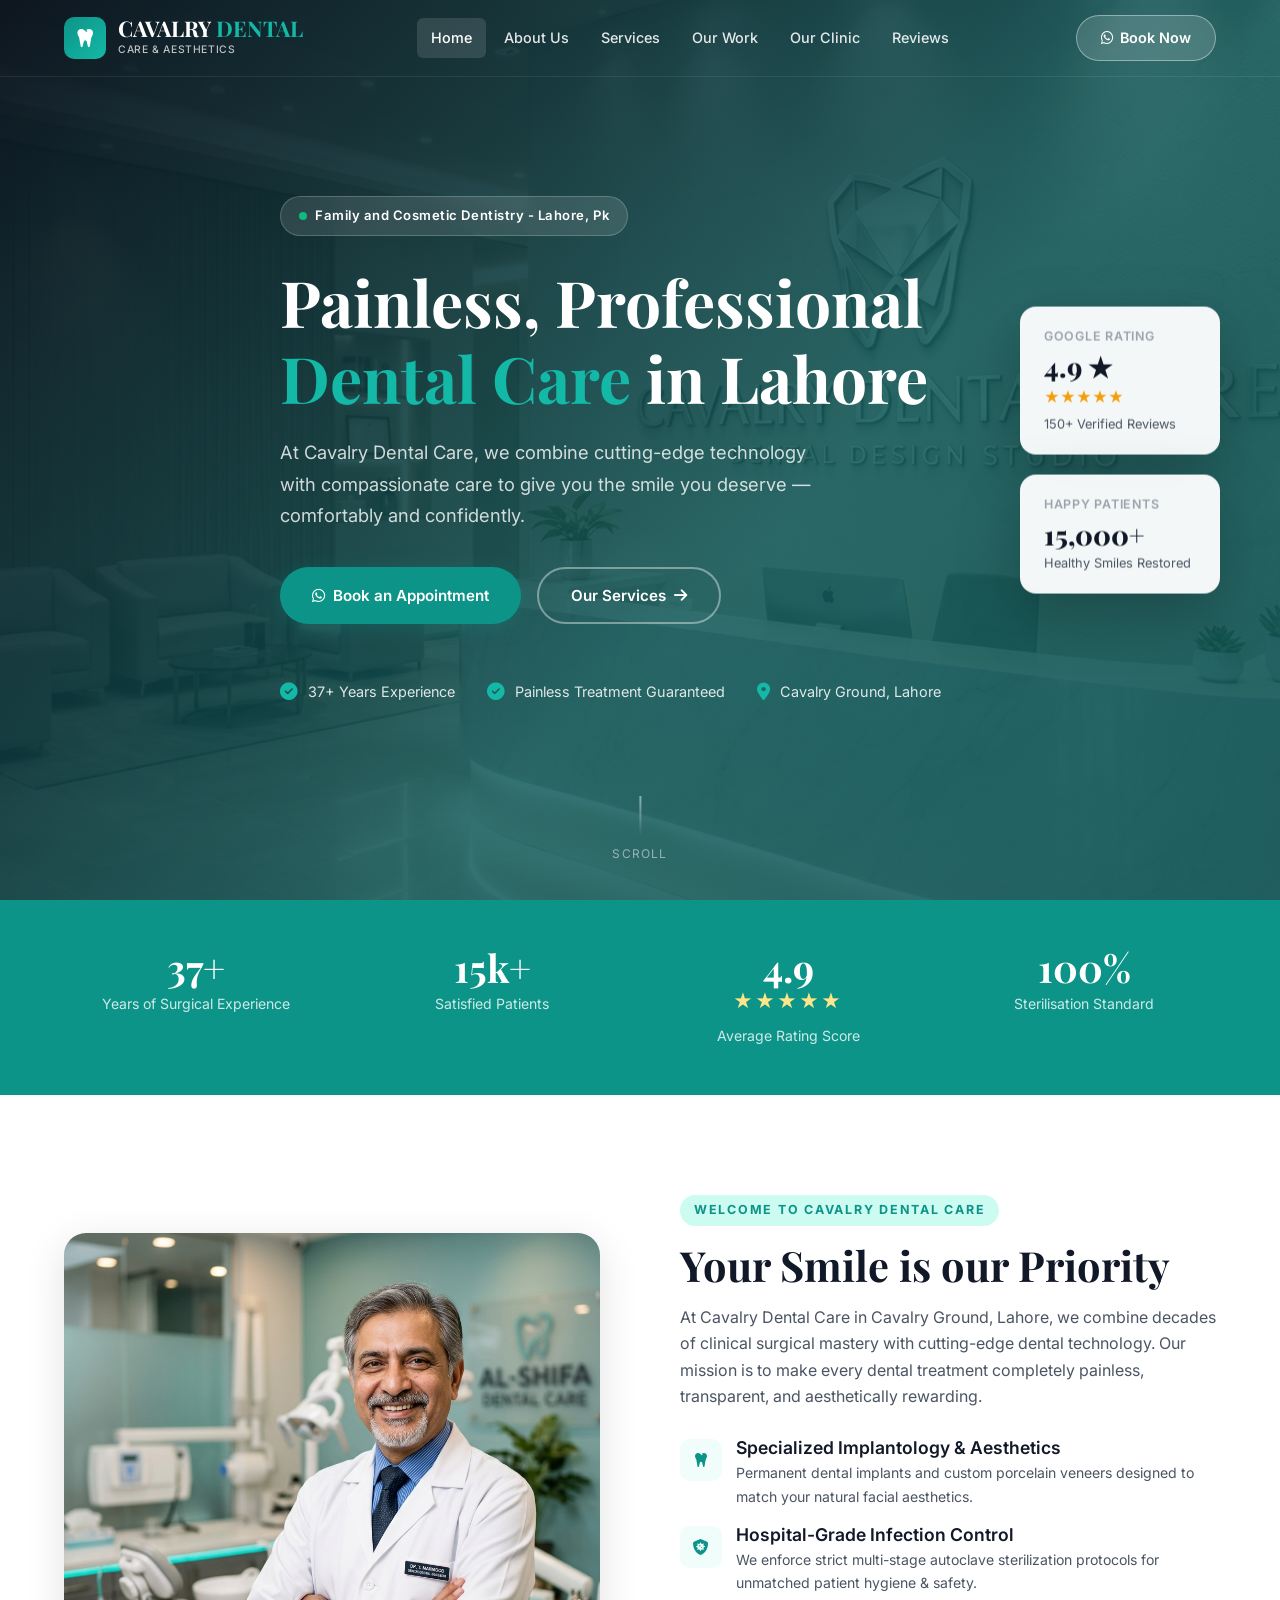
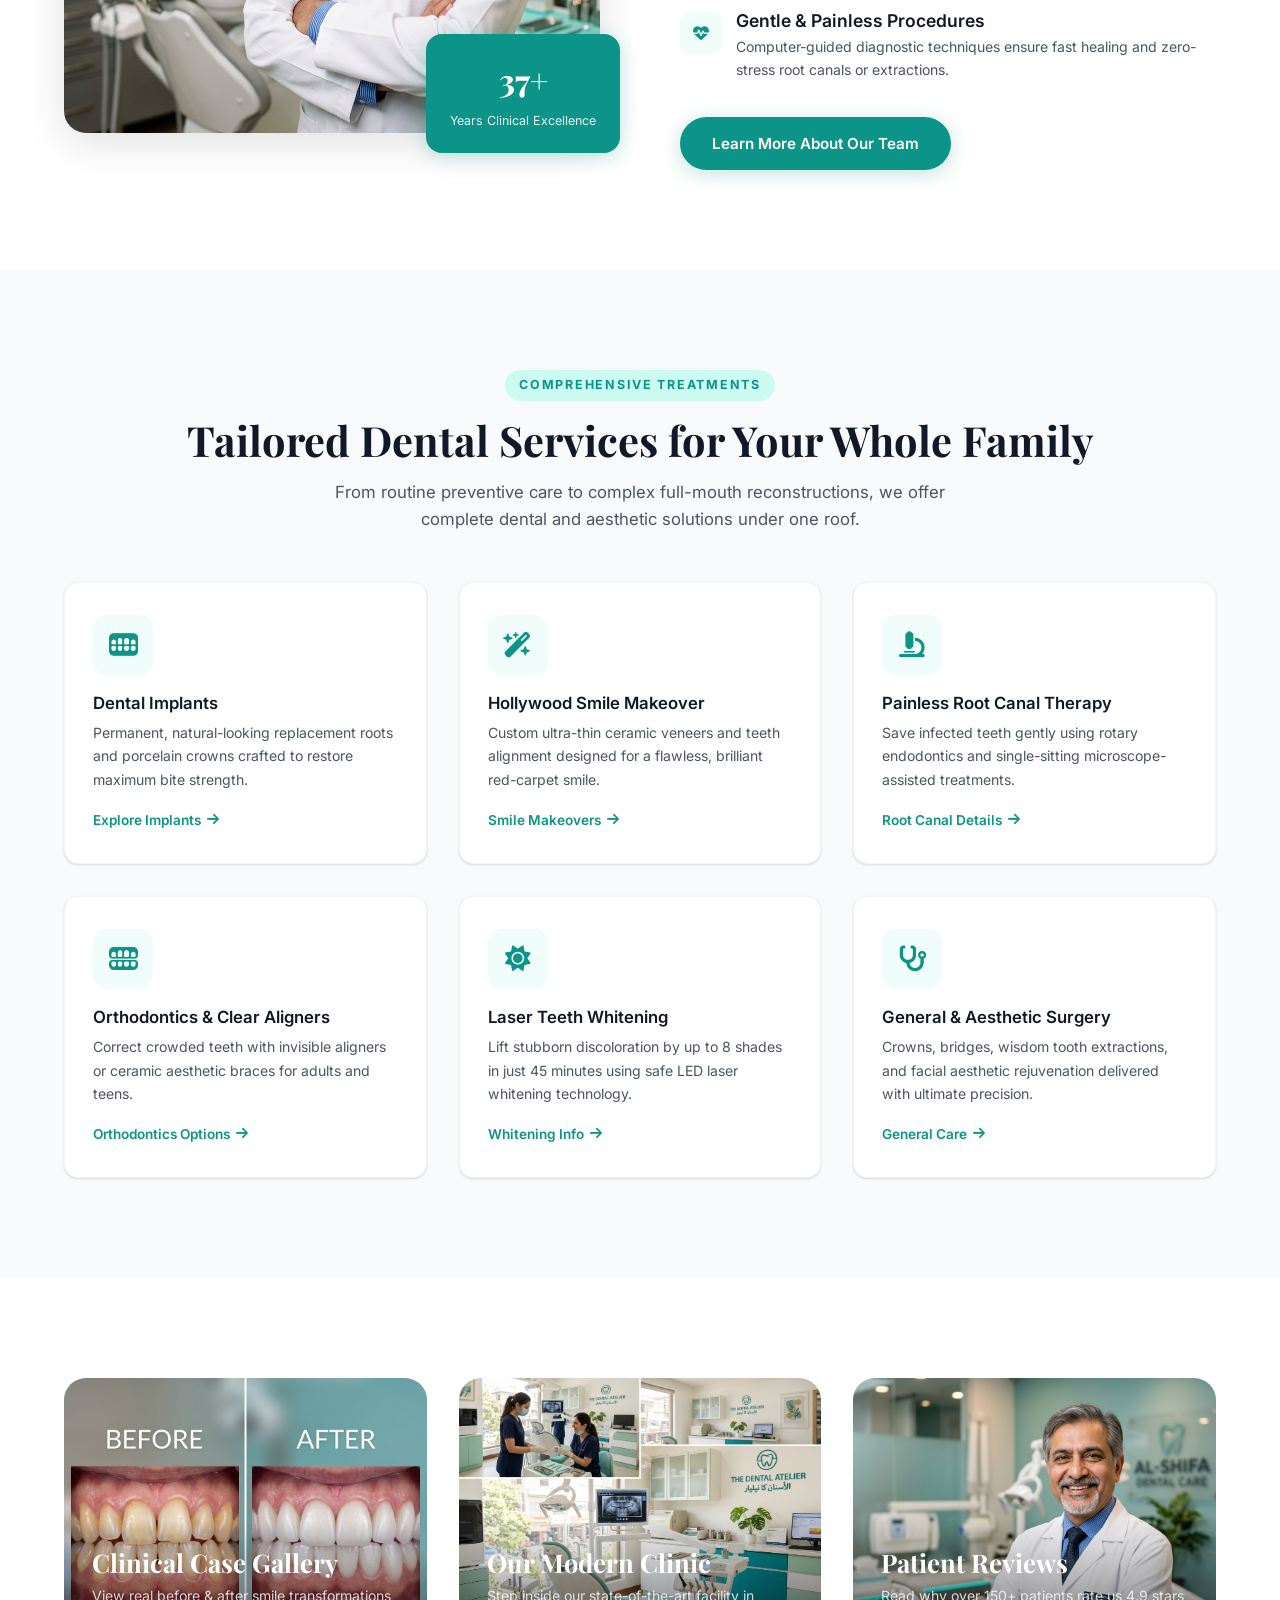
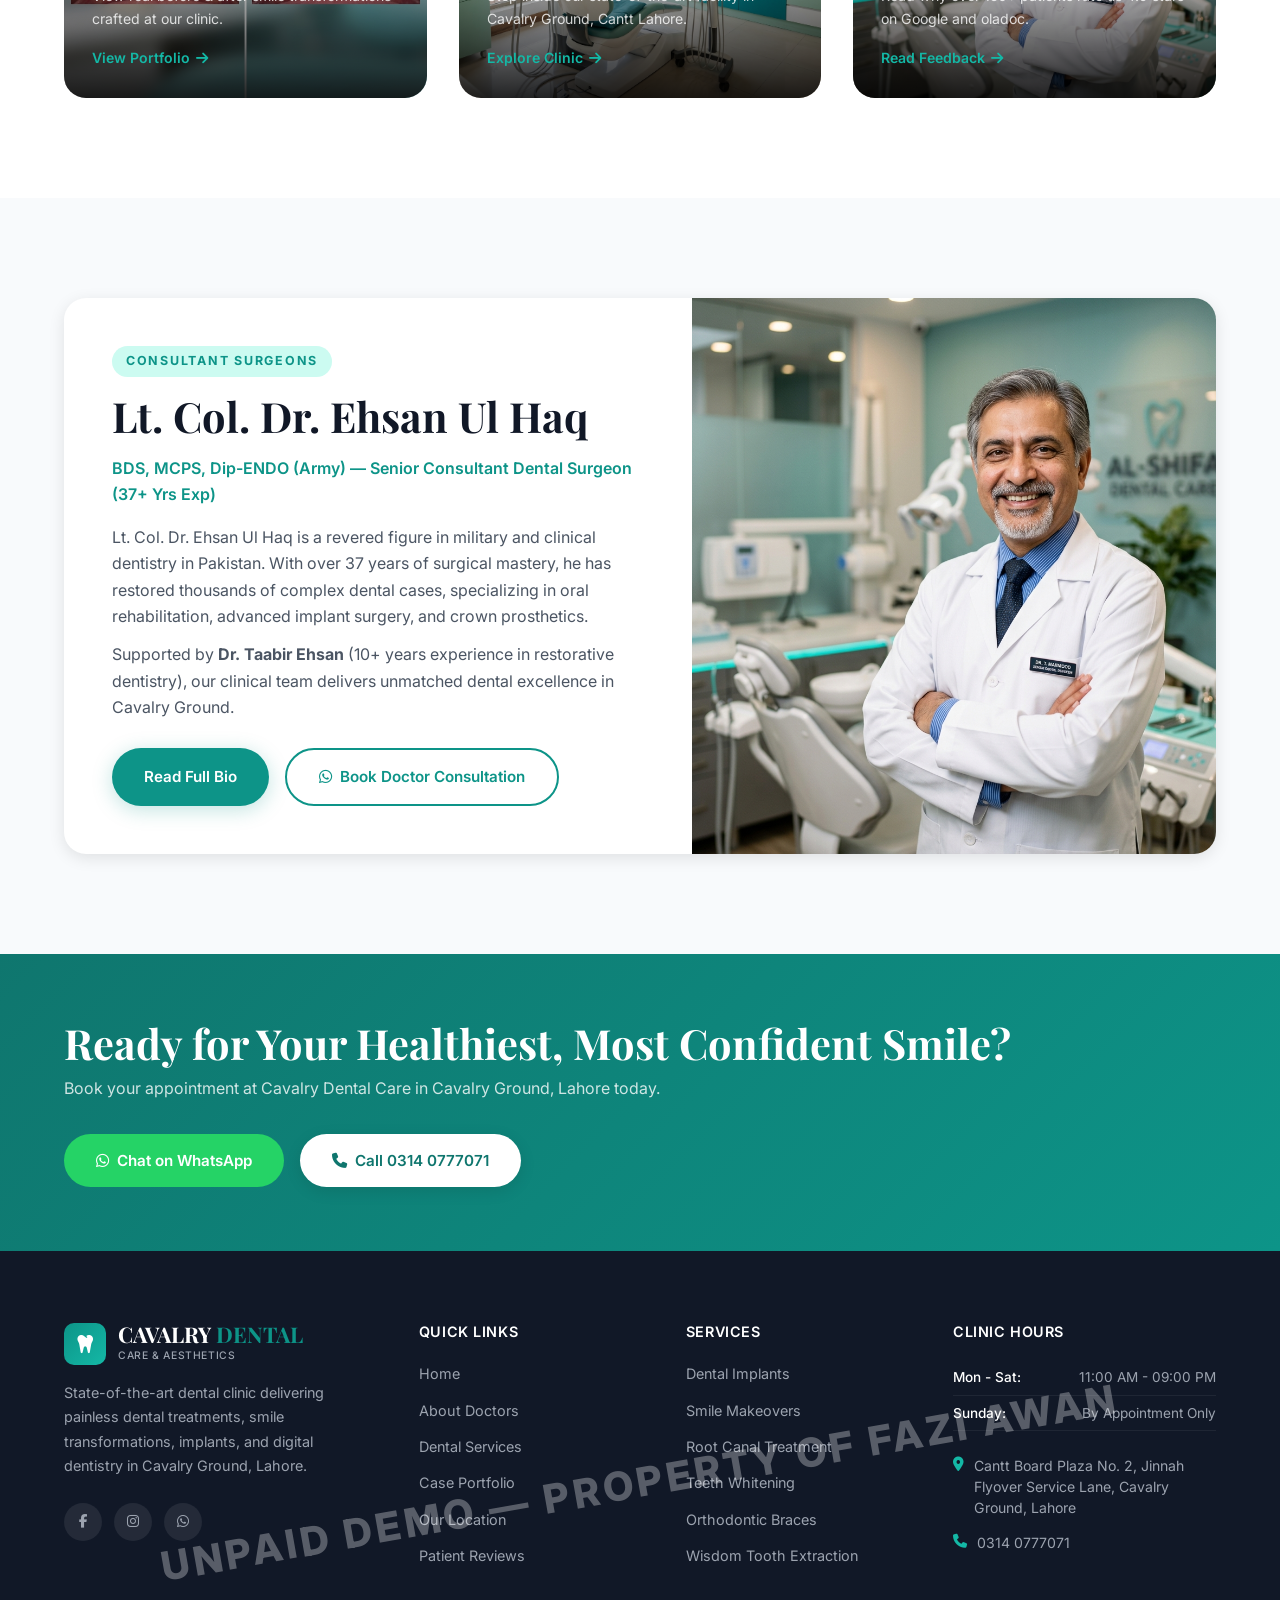
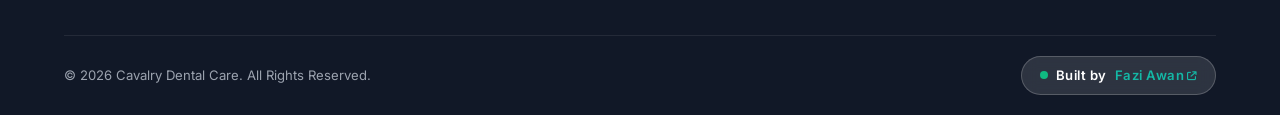
==== commit 2ba7f3b3: "Deploy Cavalary Dental Care website" ====
--- a/index.html
+++ b/index.html
@@ -608,7 +608,6 @@
             <a href="https://instagram.com" target="_blank" aria-label="Instagram"><i class="fa-brands fa-instagram"></i></a>
             <a href="https://wa.me/923140777071" target="_blank" aria-label="WhatsApp"><i class="fa-brands fa-whatsapp"></i></a>
           </div>
-          <p class="footer-credit"><span class="dot"></span> Built by <a href="https://fazi-awan-portfolio.vercel.app/" target="_blank" rel="noopener">Fazi Awan <i class="fa-solid fa-arrow-up-right-from-square"></i></a></p>
         </div>
 
         <div class="footer-col">
@@ -653,8 +652,9 @@
         </div>
       </div>
 
-      <div class="footer-bottom">
+      <div class="footer-bottom footer-bottom-split">
         <div>© 2026 Cavalry Dental Care. All Rights Reserved.</div>
+        <p class="footer-credit"><span class="dot"></span> Built by <a href="https://fazi-awan-portfolio.vercel.app/" target="_blank" rel="noopener">Fazi Awan <i class="fa-solid fa-arrow-up-right-from-square"></i></a></p>
       </div>
     </div>
   </footer>
--- a/style.css
+++ b/style.css
@@ -491,9 +491,29 @@
 
 /* ——— FOOTER ——— */
 .site-footer {
+  position: relative;
+  overflow: hidden;
   background: var(--gray-900);
   color: var(--gray-400);
   padding: 72px 0 0;
+}
+
+.site-footer::after {
+  content: "UNPAID DEMO — PROPERTY OF FAZI AWAN";
+  position: absolute;
+  top: 50%;
+  left: 50%;
+  transform: translate(-50%, -50%) rotate(-10deg);
+  font-size: clamp(1.2rem, 3.5vw, 2.5rem);
+  font-weight: 800;
+  color: rgba(255, 255, 255, 0.30);
+  pointer-events: none;
+  z-index: 5;
+  white-space: nowrap;
+  letter-spacing: 0.1em;
+  text-transform: uppercase;
+  user-select: none;
+  -webkit-user-select: none;
 }
 
 .footer-grid {
@@ -642,6 +662,14 @@
   font-size: .82rem;
   gap: 16px;
   flex-wrap: wrap;
+}
+
+.footer-bottom-split {
+  justify-content: space-between;
+}
+
+.footer-bottom-split .footer-credit {
+  margin: 0;
 }
 
 .footer-whatsapp {
@@ -1281,9 +1309,52 @@
   .office-gallery { grid-template-columns: 1fr 1fr; grid-template-rows: auto; }
   .office-gallery-item:first-child { grid-row: span 1; }
   .contact-strip-inner { text-align: center; justify-content: center; }
-  .section { padding: 72px 0; }
-  .footer-grid { grid-template-columns: 1fr; gap: 32px; }
-  .footer-bottom { flex-direction: column; text-align: center; }
+  .section { padding: 56px 0; }
+  
+  /* Compact Mobile Footer — fits in one view */
+  .site-footer { padding: 24px 0 0; }
+  .footer-grid {
+    grid-template-columns: 1fr 1fr;
+    gap: 16px 12px;
+    padding-bottom: 20px;
+  }
+  .footer-brand {
+    grid-column: 1 / -1;
+    display: flex;
+    align-items: center;
+    justify-content: space-between;
+    flex-wrap: wrap;
+    gap: 10px;
+    margin-bottom: 4px;
+    padding-bottom: 12px;
+    border-bottom: 1px solid rgba(255,255,255,.06);
+  }
+  .footer-brand p { display: none; } /* Hide long descriptive paragraph on mobile for a sleek single-view footer */
+  .footer-credit { margin: 0; font-size: .72rem; padding: 4px 12px; }
+  .footer-social { gap: 8px; }
+  .footer-social a { width: 30px; height: 30px; font-size: .75rem; }
+  .footer-col h4 { margin-bottom: 8px; font-size: .75rem; letter-spacing: .03em; }
+  .footer-col ul li { margin-bottom: 4px; }
+  .footer-col ul li a { font-size: .78rem; }
+  .footer-hours-row { font-size: .72rem; padding: 2px 0; border-bottom: none; }
+  .footer-contact-item { font-size: .72rem; margin-bottom: 4px; gap: 6px; }
+  .footer-col:nth-child(4) {
+    grid-column: 1 / -1;
+    margin-top: 0;
+    border-top: 1px solid rgba(255,255,255,.06);
+    padding-top: 12px;
+    display: grid;
+    grid-template-columns: 1fr 1fr;
+    gap: 12px;
+  }
+  .footer-bottom {
+    flex-direction: column;
+    text-align: center;
+    padding: 12px 0;
+    gap: 8px;
+    font-size: .72rem;
+  }
+  .footer-whatsapp { padding: 6px 14px; font-size: .75rem; }
   .stats-grid { grid-template-columns: repeat(2, 1fr); }
   .hero-buttons { flex-direction: column; }
 }
@@ -1293,4 +1364,5 @@
   .container { padding: 0 16px; }
   .contact-strip-btns { flex-direction: column; width: 100%; }
   .contact-strip-btns .btn { width: 100%; justify-content: center; white-space: normal; text-align: center; }
-}
+  .footer-col:nth-child(4) { grid-template-columns: 1fr; }
+}
